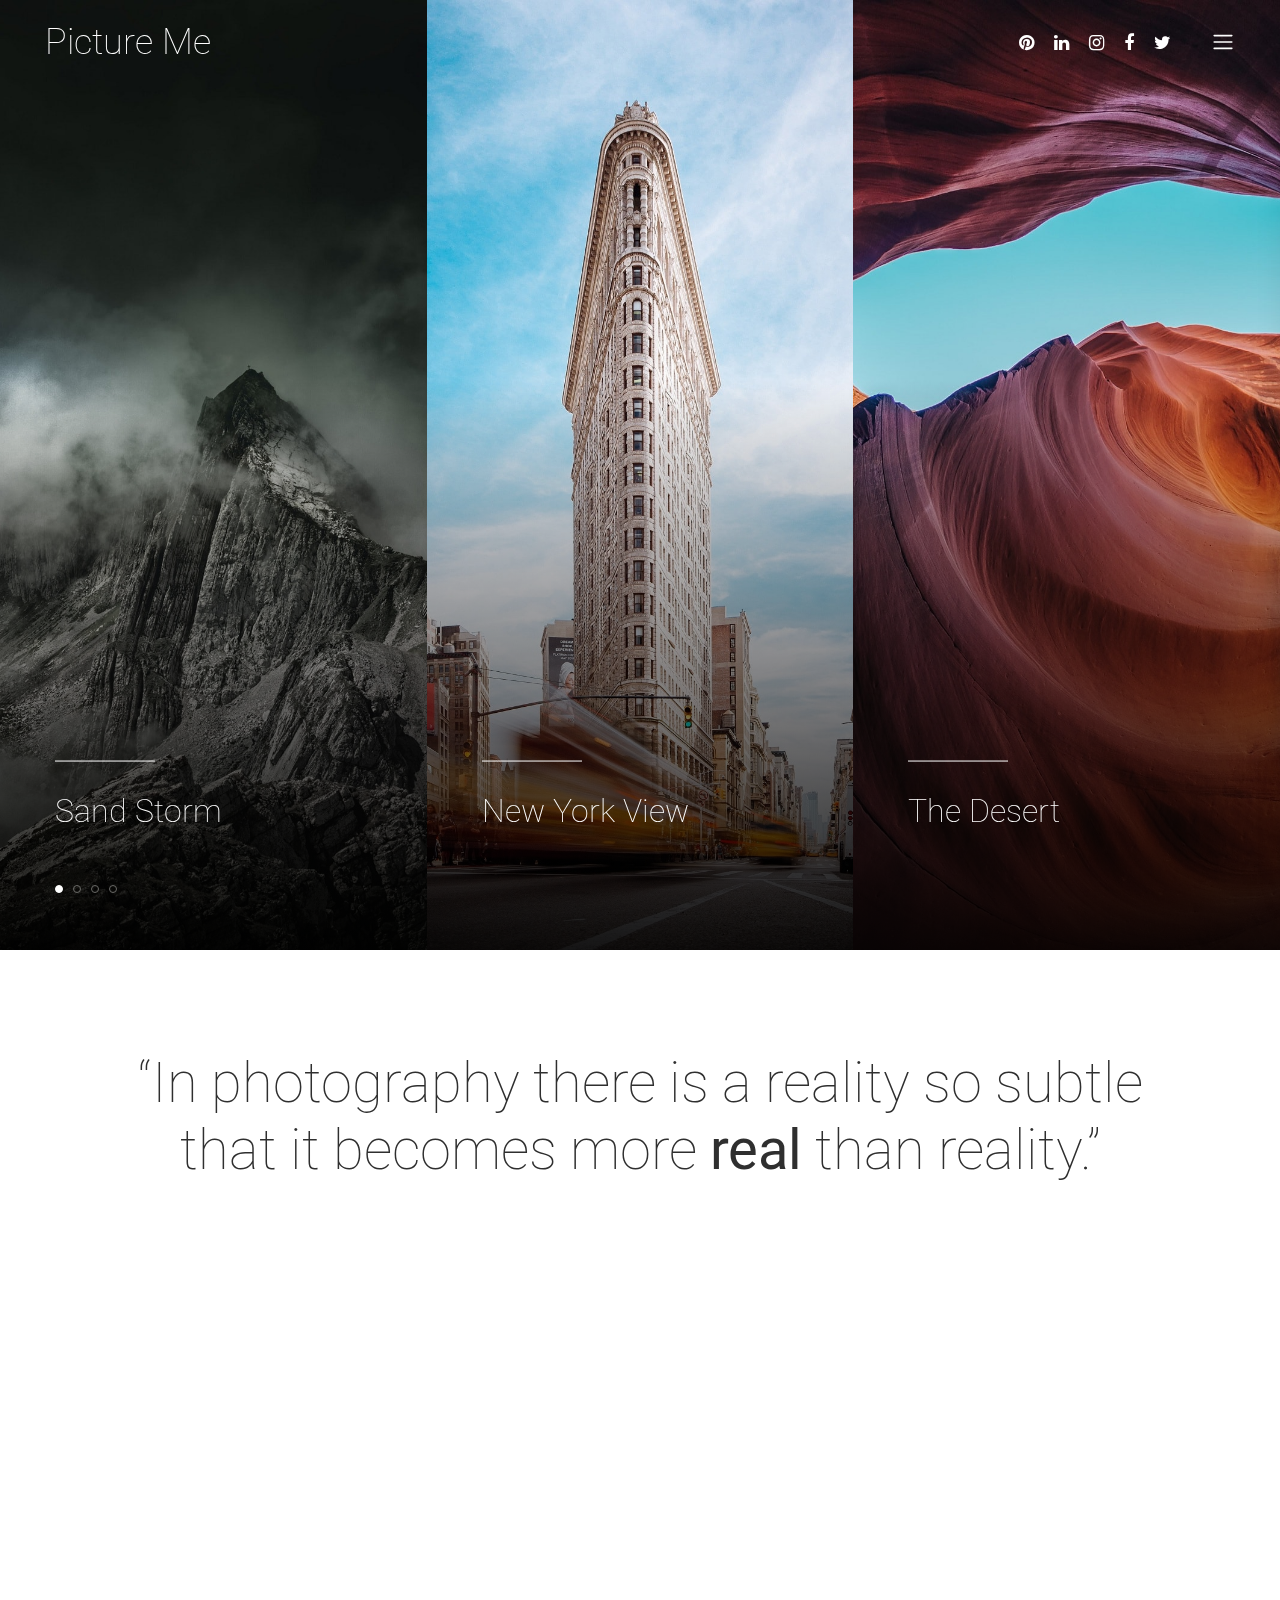
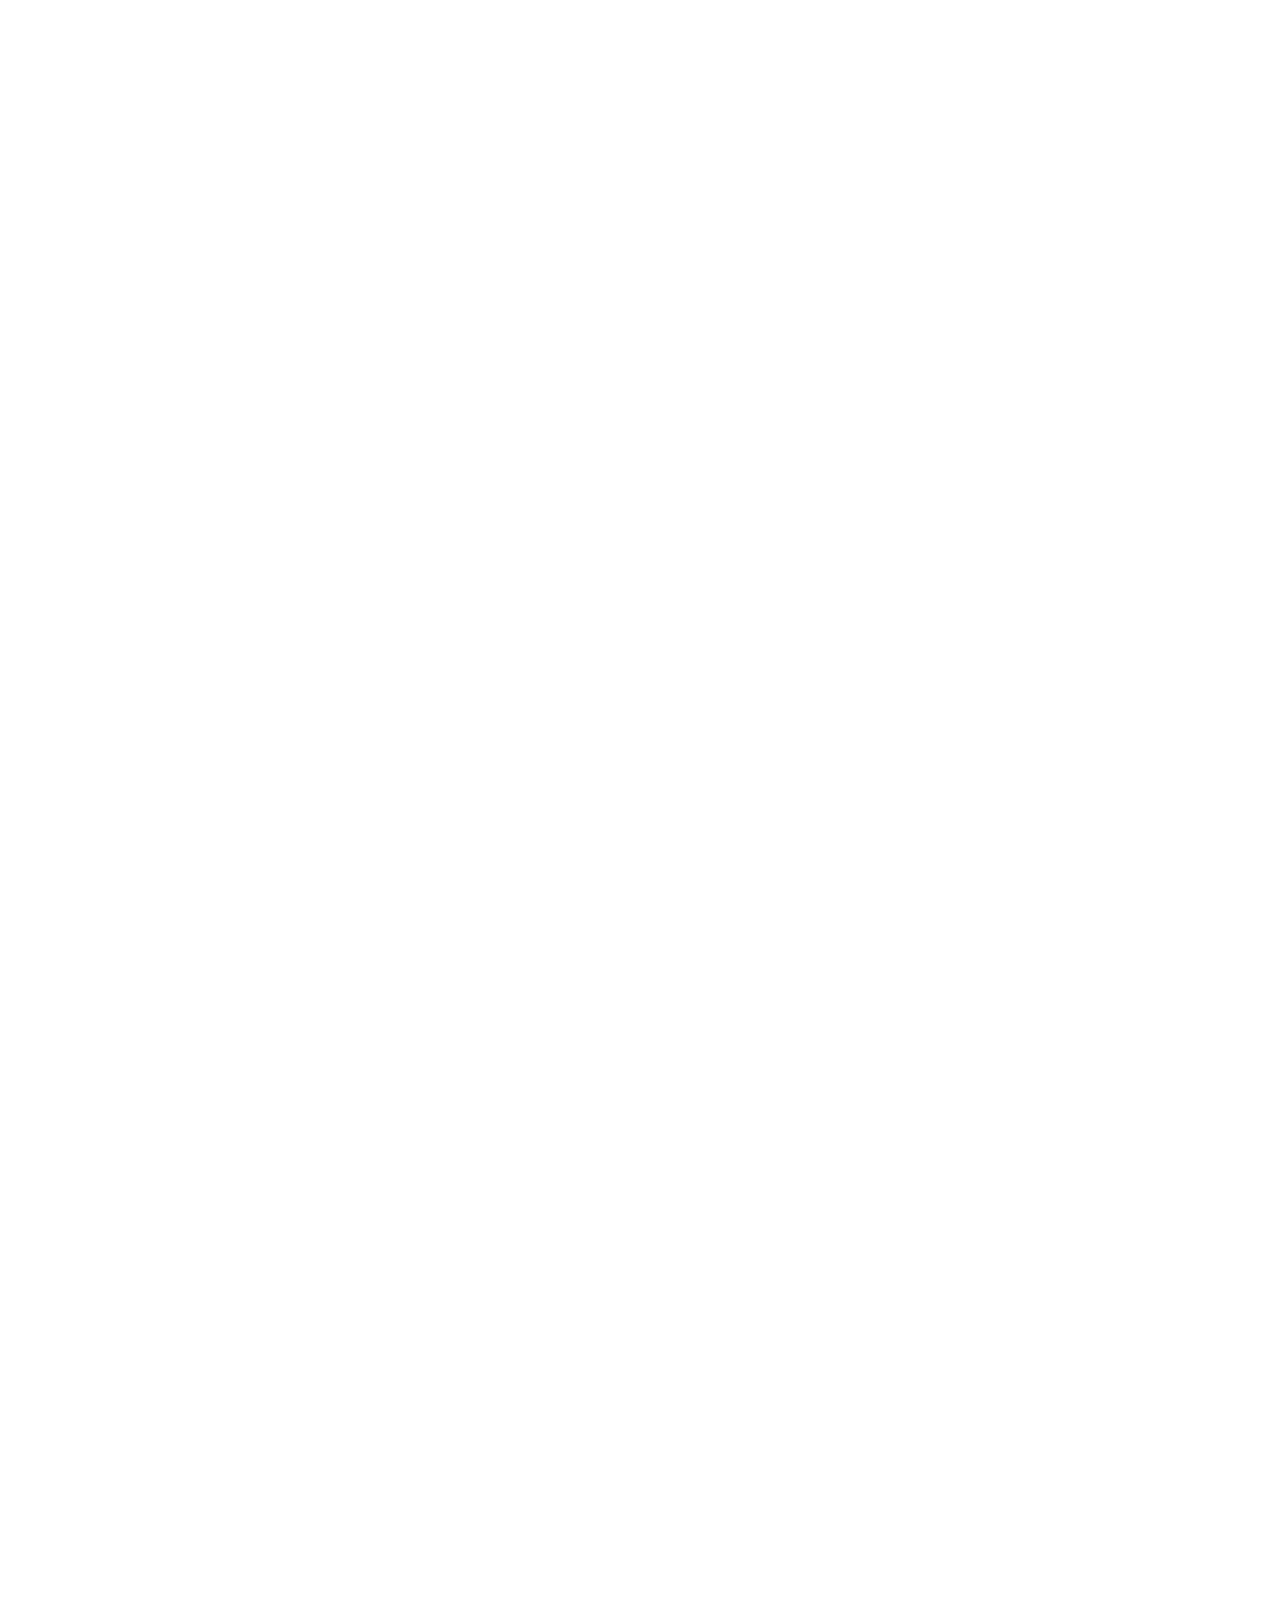
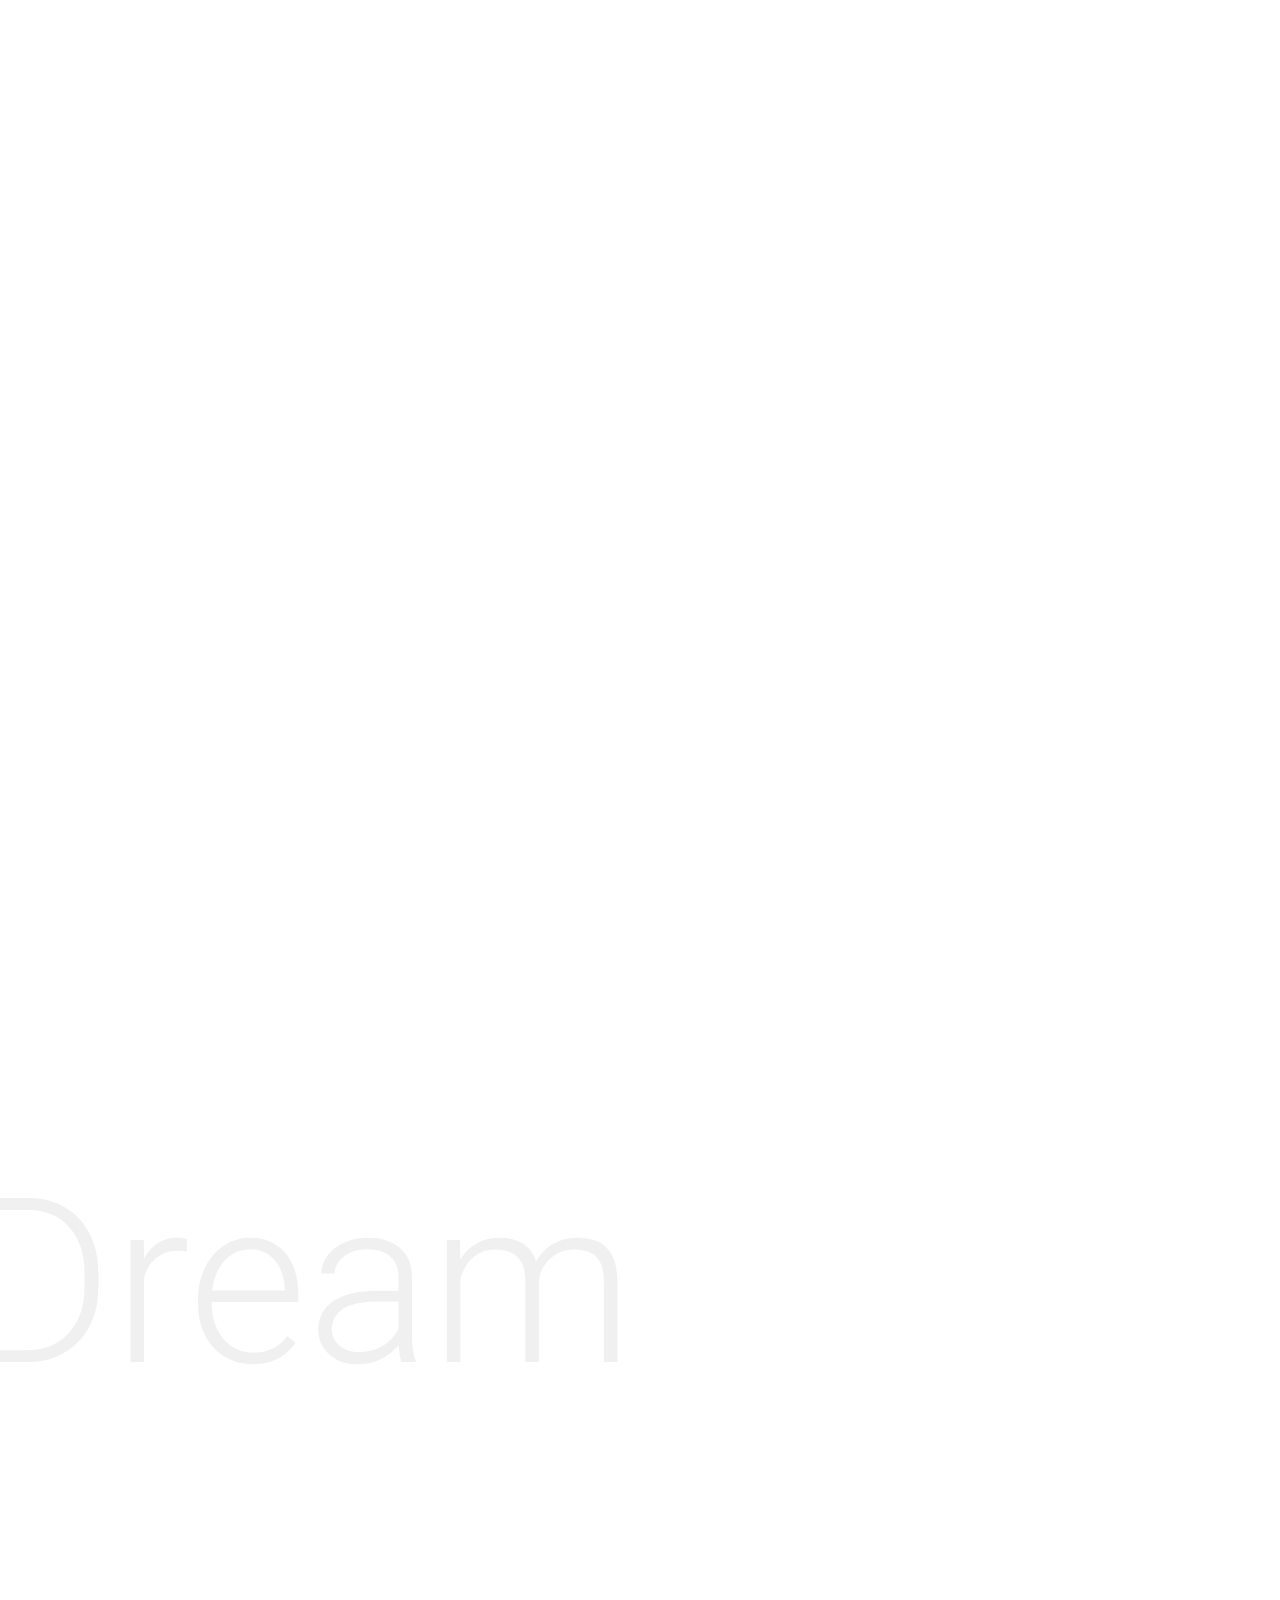
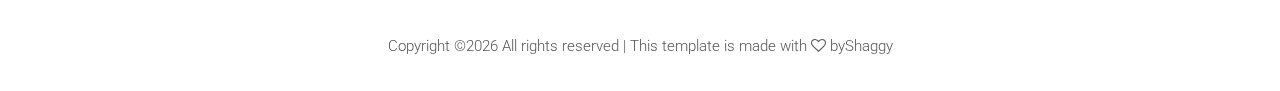
==== index.html @ 0d9a48e6 "First commit" ====
<!DOCTYPE html>
<html lang="en">

<head>
    <meta charset="UTF-8">
    <meta name="description" content="">
    <meta http-equiv="X-UA-Compatible" content="IE=edge">
    <meta name="viewport" content="width=device-width, initial-scale=1, shrink-to-fit=no">
    <!-- The above 4 meta tags *must* come first in the head; any other head content must come *after* these tags -->

    <!-- Title  -->
    <title>Picture Me - Photography Template</title>

    <!-- Favicon  -->
    <link rel="icon" href="img/core-img/favicon.ico">

    <!-- Style CSS -->
    <link rel="stylesheet" href="style.css">

</head>

<body>
    <!-- Preloader Start -->
    <div id="preloader">
        <div class="preload-content">
            <div id="sonar-load"></div>
        </div>
    </div>
    <!-- Preloader End -->

    <!-- Grids -->
    <div class="grids d-flex justify-content-between">
        <div class="grid1"></div>
        <div class="grid2"></div>
        <div class="grid3"></div>
        <div class="grid4"></div>
        <div class="grid5"></div>
        <div class="grid6"></div>
        <div class="grid7"></div>
        <div class="grid8"></div>
        <div class="grid9"></div>
    </div>

    <!-- ***** Main Menu Area Start ***** -->
    <div class="mainMenu d-flex align-items-center justify-content-between">
        <!-- Close Icon -->
        <div class="closeIcon">
            <i class="ti-close" aria-hidden="true"></i>
        </div>
        <!-- Logo Area -->
        <div class="logo-area">
            <a href="index.html">Picture Me</a>
        </div>
        <!-- Nav -->
        <div class="sonarNav wow fadeInUp" data-wow-delay="1s">
            <nav>
                <ul>
                    <li class="nav-item active">
                        <a class="nav-link" href="index.html">Home</a>
                    </li>
                    <li class="nav-item">
                        <a class="nav-link" href="about-me.html">About Me</a>
                    </li>
                    <li class="nav-item">
                        <a class="nav-link" href="services.html">Services</a>
                    </li>
                    <li class="nav-item">
                        <a class="nav-link" href="portfolio.html">Portfolio</a>
                    </li>
                    <li class="nav-item">
                        <a class="nav-link" href="blog.html">Blog</a>
                    </li>
                    <li class="nav-item">
                        <a class="nav-link" href="contact.html">Contact</a>
                    </li>
                    <li class="nav-item">
                        <a class="nav-link" href="elements.html">Elements</a>
                    </li>
                </ul>
            </nav>
        </div>
        <!-- Copwrite Text -->
        <div class="copywrite-text">
            <p>
Copyright &copy;<script>document.write(new Date().getFullYear());</script> All rights reserved | This template is made with <i class="fa fa-heart-o" aria-hidden="true"></i> byShaggy

</p>
        </div>
    </div>
    <!-- ***** Main Menu Area End ***** -->

    <!-- ***** Header Area Start ***** -->
    <header class="header-area">
        <div class="container-fluid">
            <div class="row">
                <div class="col-12">
                    <div class="menu-area d-flex justify-content-between">
                        <!-- Logo Area  -->
                        <div class="logo-area">
                            <a href="index.html">Picture Me</a>
                        </div>

                        <div class="menu-content-area d-flex align-items-center">
                            <!-- Header Social Area -->
                            <div class="header-social-area d-flex align-items-center">
                                <a href="#" data-toggle="tooltip" data-placement="bottom" title="Pinterest"><i class="fa fa-pinterest" aria-hidden="true"></i></a>
                                <a href="#" data-toggle="tooltip" data-placement="bottom" title="Linkedin"><i class="fa fa-linkedin" aria-hidden="true"></i></a>
                                <a href="#" data-toggle="tooltip" data-placement="bottom" title="Instagram"><i class="fa fa-instagram" aria-hidden="true"></i></a>
                                <a href="#" data-toggle="tooltip" data-placement="bottom" title="Facebook"><i class="fa fa-facebook" aria-hidden="true"></i></a>
                                <a href="#" data-toggle="tooltip" data-placement="bottom" title="Twitter"><i class="fa fa-twitter" aria-hidden="true"></i></a>
                            </div>
                            <!-- Menu Icon -->
                            <span class="navbar-toggler-icon" id="menuIcon"></span>
                        </div>
                    </div>
                </div>
            </div>
        </div>
    </header>
    <!-- ***** Header Area End ***** -->

    <!-- ***** Hero Area Start ***** -->
    <section class="hero-area">
        <div class="hero-slides owl-carousel">
            <!-- Single Hero Slide -->
            <div class="single-hero-slide bg-img slide-background-overlay" style="background-image: url(img/bg-img/slide1.jpg);">
                <div class="container h-100">
                    <div class="row h-100 align-items-end">
                        <div class="col-12">
                            <div class="hero-slides-content">
                                <div class="line"></div>
                                <h2>Sand Storm</h2>
                                <p>Lorem ipsum dolor sit amet, consectetur adipiscing elit. Praesent vel tortor facilisis, volutpat nulla placerat, tincidunt mi. Nullam vel orci dui. Suspendisse sit amet laoreet neque. Fusce sagittis suscipit sem.</p>
                            </div>
                        </div>
                    </div>
                </div>
            </div>
            <!-- Single Hero Slide -->
            <div class="single-hero-slide bg-img slide-background-overlay" style="background-image: url(img/bg-img/slide2.jpg);">
                <div class="container h-100">
                    <div class="row h-100 align-items-end">
                        <div class="col-12">
                            <div class="hero-slides-content">
                                <div class="line"></div>
                                <h2>New York View</h2>
                                <p>Lorem ipsum dolor sit amet, consectetur adipiscing elit. Praesent vel tortor facilisis, volutpat nulla placerat, tincidunt mi. Nullam vel orci dui. Suspendisse sit amet laoreet neque. Fusce sagittis suscipit sem.</p>
                            </div>
                        </div>
                    </div>
                </div>
            </div>
            <!-- Single Hero Slide -->
            <div class="single-hero-slide bg-img slide-background-overlay" style="background-image: url(img/bg-img/slide3.jpg);">
                <div class="container h-100">
                    <div class="row h-100 align-items-end">
                        <div class="col-12">
                            <div class="hero-slides-content">
                                <div class="line"></div>
                                <h2>The Desert</h2>
                                <p>Lorem ipsum dolor sit amet, consectetur adipiscing elit. Praesent vel tortor facilisis, volutpat nulla placerat, tincidunt mi. Nullam vel orci dui. Suspendisse sit amet laoreet neque. Fusce sagittis suscipit sem.</p>
                            </div>
                        </div>
                    </div>
                </div>
            </div>
            <!-- Single Hero Slide -->
            <div class="single-hero-slide bg-img slide-background-overlay" style="background-image: url(img/bg-img/slide4.jpg);">
                <div class="container h-100">
                    <div class="row h-100 align-items-end">
                        <div class="col-12">
                            <div class="hero-slides-content">
                                <div class="line"></div>
                                <h2>Mountains Hike</h2>
                                <p>Lorem ipsum dolor sit amet, consectetur adipiscing elit. Praesent vel tortor facilisis, volutpat nulla placerat, tincidunt mi. Nullam vel orci dui. Suspendisse sit amet laoreet neque. Fusce sagittis suscipit sem.</p>
                            </div>
                        </div>
                    </div>
                </div>
            </div>
            <!-- Single Hero Slide -->
            <div class="single-hero-slide bg-img slide-background-overlay" style="background-image: url(img/bg-img/slide1.jpg);">
                <div class="container h-100">
                    <div class="row h-100 align-items-end">
                        <div class="col-12">
                            <div class="hero-slides-content">
                                <div class="line"></div>
                                <h2>Sand Storm</h2>
                                <p>Lorem ipsum dolor sit amet, consectetur adipiscing elit. Praesent vel tortor facilisis, volutpat nulla placerat, tincidunt mi. Nullam vel orci dui. Suspendisse sit amet laoreet neque. Fusce sagittis suscipit sem.</p>
                            </div>
                        </div>
                    </div>
                </div>
            </div>
            <!-- Single Hero Slide -->
            <div class="single-hero-slide bg-img slide-background-overlay" style="background-image: url(img/bg-img/slide2.jpg);">
                <div class="container h-100">
                    <div class="row h-100 align-items-end">
                        <div class="col-12">
                            <div class="hero-slides-content">
                                <div class="line"></div>
                                <h2>New York View</h2>
                                <p>Lorem ipsum dolor sit amet, consectetur adipiscing elit. Praesent vel tortor facilisis, volutpat nulla placerat, tincidunt mi. Nullam vel orci dui. Suspendisse sit amet laoreet neque. Fusce sagittis suscipit sem.</p>
                            </div>
                        </div>
                    </div>
                </div>
            </div>
            <!-- Single Hero Slide -->
            <div class="single-hero-slide bg-img slide-background-overlay" style="background-image: url(img/bg-img/slide3.jpg);">
                <div class="container h-100">
                    <div class="row h-100 align-items-end">
                        <div class="col-12">
                            <div class="hero-slides-content">
                                <div class="line"></div>
                                <h2>The Desert</h2>
                                <p>Lorem ipsum dolor sit amet, consectetur adipiscing elit. Praesent vel tortor facilisis, volutpat nulla placerat, tincidunt mi. Nullam vel orci dui. Suspendisse sit amet laoreet neque. Fusce sagittis suscipit sem.</p>
                            </div>
                        </div>
                    </div>
                </div>
            </div>
            <!-- Single Hero Slide -->
            <div class="single-hero-slide bg-img slide-background-overlay" style="background-image: url(img/bg-img/slide4.jpg);">
                <div class="container h-100">
                    <div class="row h-100 align-items-end">
                        <div class="col-12">
                            <div class="hero-slides-content">
                                <div class="line"></div>
                                <h2>Mountains Hike</h2>
                                <p>Lorem ipsum dolor sit amet, consectetur adipiscing elit. Praesent vel tortor facilisis, volutpat nulla placerat, tincidunt mi. Nullam vel orci dui. Suspendisse sit amet laoreet neque. Fusce sagittis suscipit sem.</p>
                            </div>
                        </div>
                    </div>
                </div>
            </div>
            <!-- Single Hero Slide -->
            <div class="single-hero-slide bg-img slide-background-overlay" style="background-image: url(img/bg-img/slide1.jpg);">
                <div class="container h-100">
                    <div class="row h-100 align-items-end">
                        <div class="col-12">
                            <div class="hero-slides-content">
                                <div class="line"></div>
                                <h2>Sand Storm</h2>
                                <p>Lorem ipsum dolor sit amet, consectetur adipiscing elit. Praesent vel tortor facilisis, volutpat nulla placerat, tincidunt mi. Nullam vel orci dui. Suspendisse sit amet laoreet neque. Fusce sagittis suscipit sem.</p>
                            </div>
                        </div>
                    </div>
                </div>
            </div>
            <!-- Single Hero Slide -->
            <div class="single-hero-slide bg-img slide-background-overlay" style="background-image: url(img/bg-img/slide2.jpg);">
                <div class="container h-100">
                    <div class="row h-100 align-items-end">
                        <div class="col-12">
                            <div class="hero-slides-content">
                                <div class="line"></div>
                                <h2>New York View</h2>
                                <p>Lorem ipsum dolor sit amet, consectetur adipiscing elit. Praesent vel tortor facilisis, volutpat nulla placerat, tincidunt mi. Nullam vel orci dui. Suspendisse sit amet laoreet neque. Fusce sagittis suscipit sem.</p>
                            </div>
                        </div>
                    </div>
                </div>
            </div>
            <!-- Single Hero Slide -->
            <div class="single-hero-slide bg-img slide-background-overlay" style="background-image: url(img/bg-img/slide3.jpg);">
                <div class="container h-100">
                    <div class="row h-100 align-items-end">
                        <div class="col-12">
                            <div class="hero-slides-content">
                                <div class="line"></div>
                                <h2>The Desert</h2>
                                <p>Lorem ipsum dolor sit amet, consectetur adipiscing elit. Praesent vel tortor facilisis, volutpat nulla placerat, tincidunt mi. Nullam vel orci dui. Suspendisse sit amet laoreet neque. Fusce sagittis suscipit sem.</p>
                            </div>
                        </div>
                    </div>
                </div>
            </div>
            <!-- Single Hero Slide -->
            <div class="single-hero-slide bg-img slide-background-overlay" style="background-image: url(img/bg-img/slide4.jpg);">
                <div class="container h-100">
                    <div class="row h-100 align-items-end">
                        <div class="col-12">
                            <div class="hero-slides-content">
                                <div class="line"></div>
                                <h2>Mountains Hike</h2>
                                <p>Lorem ipsum dolor sit amet, consectetur adipiscing elit. Praesent vel tortor facilisis, volutpat nulla placerat, tincidunt mi. Nullam vel orci dui. Suspendisse sit amet laoreet neque. Fusce sagittis suscipit sem.</p>
                            </div>
                        </div>
                    </div>
                </div>
            </div>
        </div>
    </section>
    <!-- ***** Hero Area End ***** -->

    <!-- ***** Portfolio Area Start ***** -->
    <div class="portfolio-area section-padding-100">
        <div class="container">
            <div class="row">
                <div class="col-12">
                    <div class="portfolio-title">
                        <h2>“In photography there is a reality so subtle that it becomes more <span>real</span> than reality.”</h2>
                    </div>
                </div>
            </div>

            <div class="row justify-content-between">
                <!-- Single Portfoio Area -->
                <div class="col-12 col-md-5">
                    <div class="single-portfolio-item mt-100 portfolio-item-1 wow fadeIn">
                        <div class="backend-content">
                            <img class="dots" src="img/core-img/dots.png" alt="">
                            <h2>Reality</h2>
                        </div>
                        <div class="portfolio-thumb">
                            <img src="img/bg-img/p1.png" alt="">
                        </div>
                        <div class="portfolio-meta">
                            <p class="portfolio-date">Feb 02, 2018</p>
                            <h2>Italy in the sunset</h2>
                        </div>
                    </div>
                </div>
                <!-- Single Portfoio Area -->
                <div class="col-12 col-md-6">
                    <div class="single-portfolio-item mt-230 portfolio-item-2 wow fadeIn">
                        <div class="backend-content">
                            <img class="dots" src="img/core-img/dots.png" alt="">
                        </div>
                        <div class="portfolio-thumb">
                            <img src="img/bg-img/p2.png" alt="">
                        </div>
                        <div class="portfolio-meta">
                            <p class="portfolio-date">Feb 02, 2018</p>
                            <h2>Mountain Landscape</h2>
                        </div>
                    </div>
                </div>
            </div>

            <div class="row">
                <!-- Single Portfoio Area -->
                <div class="col-12 col-md-10">
                    <div class="single-portfolio-item mt-100 portfolio-item-3 wow fadeIn">
                        <div class="backend-content">
                            <img class="dots" src="img/core-img/dots.png" alt="">
                            <h2>Photography</h2>
                        </div>
                        <div class="portfolio-thumb">
                            <img src="img/bg-img/p3.png" alt="">
                        </div>
                        <div class="portfolio-meta">
                            <p class="portfolio-date">Feb 02, 2018</p>
                            <h2>Foggy sunset over the lake</h2>
                        </div>
                    </div>
                </div>
            </div>

            <div class="row justify-content-end">
                <!-- Single Portfoio Area -->
                <div class="col-12 col-md-6">
                    <div class="single-portfolio-item portfolio-item-4 wow fadeIn">
                        <div class="backend-content">
                            <img class="dots" src="img/core-img/dots.png" alt="">
                        </div>
                        <div class="portfolio-thumb">
                            <img src="img/bg-img/p2.png" alt="">
                        </div>
                        <div class="portfolio-meta">
                            <p class="portfolio-date">Feb 02, 2018</p>
                            <h2>Clouds on mountain top</h2>
                        </div>
                    </div>
                </div>
            </div>

            <div class="row">
                <!-- Single Portfoio Area -->
                <div class="col-12 col-md-5">
                    <div class="single-portfolio-item portfolio-item-5 wow fadeIn">
                        <div class="backend-content">
                            <img class="dots" src="img/core-img/dots.png" alt="">
                            <h2>Hope</h2>
                        </div>
                        <div class="portfolio-thumb">
                            <img src="img/bg-img/p5.png" alt="">
                        </div>
                        <div class="portfolio-meta">
                            <p class="portfolio-date">Feb 02, 2018</p>
                            <h2>Over the canion</h2>
                        </div>
                    </div>
                </div>
            </div>

            <div class="row justify-content-center">
                <!-- Single Portfoio Area -->
                <div class="col-12 col-md-4">
                    <div class="single-portfolio-item portfolio-item-6 wow fadeIn">
                        <div class="portfolio-thumb">
                            <img src="img/bg-img/p6.png" alt="">
                        </div>
                        <div class="portfolio-meta">
                            <p class="portfolio-date">Feb 02, 2018</p>
                            <h2>Mirror lake</h2>
                        </div>
                    </div>
                </div>
            </div>

            <div class="row justify-content-end">
                <!-- Single Portfoio Area -->
                <div class="col-12 col-md-4">
                    <div class="single-portfolio-item portfolio-item-7 wow fadeIn">
                        <div class="backend-content">
                            <img class="dots" src="img/core-img/dots.png" alt="">
                            <h2>Future</h2>
                        </div>
                        <div class="portfolio-thumb">
                            <img src="img/bg-img/p7.png" alt="">
                        </div>
                        <div class="portfolio-meta">
                            <p class="portfolio-date">Feb 02, 2018</p>
                            <h2>Mirror lake</h2>
                        </div>
                    </div>
                </div>
            </div>
        </div>
    </div>
    <!-- ***** Portfolio Area End ***** -->

    <!-- ***** Call to Action Area Start ***** -->
    <div class="sonar-call-to-action-area section-padding-0-100">
        <div class="backEnd-content">
            <h2>Dream</h2>
        </div>
        <div class="container">
            <div class="row">
                <div class="col-12">
                    <div class="call-to-action-content wow fadeInUp" data-wow-delay="0.5s">
                        <h2>I am an experienced photographer</h2>
                        <h5>Let’s talk</h5>
                        <a href="#" class="btn sonar-btn mt-100">contact me</a>
                    </div>
                </div>
            </div>
        </div>
    </div>
    <!-- ***** Call to Action Area End ***** -->

    <!-- ***** Footer Area Start ***** -->
    <footer class="footer-area">
        <div class="container">
            <div class="row">
                <div class="col-12">
                    <!-- Copywrite Text -->
                    <div class="copywrite-text">
                        <p>
Copyright &copy;<script>document.write(new Date().getFullYear());</script> All rights reserved | This template is made with <i class="fa fa-heart-o" aria-hidden="true"></i> byShaggy

</p>
                    </div>
                </div>
            </div>
        </div>
    </footer>
    <!-- ***** Footer Area End ***** -->

    <!-- jQuery (Necessary for All JavaScript Plugins) -->
    <script src="js/jquery/jquery-2.2.4.min.js"></script>
    <!-- Popper js -->
    <script src="js/popper.min.js"></script>
    <!-- Bootstrap js -->
    <script src="js/bootstrap.min.js"></script>
    <!-- Plugins js -->
    <script src="js/plugins.js"></script>
    <!-- Active js -->
    <script src="js/active.js"></script>

</body>

</html>
---- style.css ----
/* [ -- Master Stylesheet -- ] */
/* ----------------------------------------------------------
:: Template Name: Picture Me - Photography Template
:: Author: Colorlib
:: Author URL: https://colorlib.com
:: Version: 1.0
:: Created: March 09, 2018
:: Last Updated: March 09, 2018
---------------------------------------------------------- */
/* Variables */
/* mixin */
/* :: Import Fonts */
@import url("https://fonts.googleapis.com/css?family=Roboto:100,300,400,500,700");
/* :: Import All CSS */
@import url(css/bootstrap.min.css);
@import url(css/animate.css);
@import url(css/owl.carousel.css);
@import url(css/magnific-popup.css);
@import url(css/font-awesome.min.css);
@import url(css/themify-icons.css);
/* :: Base CSS */
* {
  margin: 0;
  padding: 0; }

body {
  font-family: "Roboto", sans-serif; }

h1,
h2,
h3,
h4,
h5,
h6 {
  color: #2f2f2f;
  font-weight: 300; }

p {
  color: #565656;
  font-size: 15px;
  line-height: 2;
  font-weight: 100; }

a {
  -webkit-transition-duration: 500ms;
  transition-duration: 500ms;
  text-decoration: none;
  outline: none;
  font-size: 14px;
  font-weight: 700; }
  a:hover, a:focus {
    -webkit-transition-duration: 500ms;
    transition-duration: 500ms;
    text-decoration: none;
    outline: none;
    font-size: 12px;
    font-weight: 400; }

#preloader {
  display: -webkit-box;
  display: -ms-flexbox;
  display: flex;
  -webkit-box-align: center;
  -ms-flex-align: center;
  -ms-grid-row-align: center;
  align-items: center;
  -webkit-box-pack: center;
  -ms-flex-pack: center;
  justify-content: center;
  background-color: #232323;
  position: fixed;
  width: 100%;
  height: 100%;
  z-index: 1000000; }

#sonar-load {
  width: 70px;
  height: 70px;
  border-radius: 50%;
  border: 3px;
  border-style: solid;
  border-color: transparent;
  border-top-color: #f8f5f5;
  -webkit-animation: sonar 2400ms linear infinite;
  animation: sonar 2400ms linear infinite;
  z-index: 999; }
  #sonar-load:before {
    content: "";
    position: absolute;
    top: 7.5px;
    left: 7.5px;
    right: 7.5px;
    bottom: 7.5px;
    border-radius: 50%;
    border: 3px;
    border-style: solid;
    border-color: transparent;
    border-top-color: #f8f5f5;
    -webkit-animation: sonar 2700ms linear infinite;
    animation: sonar 2700ms linear infinite; }
  #sonar-load:after {
    content: "";
    position: absolute;
    top: 20px;
    left: 20px;
    right: 20px;
    bottom: 20px;
    border-radius: 50%;
    border: 3px;
    border-style: solid;
    border-color: transparent;
    border-top-color: #f8f5f5;
    -webkit-animation: sonar 1800ms linear infinite;
    animation: sonar 1800ms linear infinite; }

@-webkit-keyframes sonar {
  0% {
    -webkit-transform: rotate(0deg);
    transform: rotate(0deg); }
  100% {
    -webkit-transform: rotate(360deg);
    transform: rotate(360deg); } }
@keyframes sonar {
  0% {
    -webkit-transform: rotate(0deg);
    transform: rotate(0deg); }
  100% {
    -webkit-transform: rotate(360deg);
    transform: rotate(360deg); } }
ul,
ol {
  margin: 0; }
  ul li,
  ol li {
    list-style: none; }

img {
  height: auto;
  max-width: 100%; }

.sonar-table {
  display: table;
  z-index: 9;
  position: absolute;
  width: 100%;
  height: 100%;
  margin: 0; }

.sonar-table-cell {
  display: table-cell;
  vertical-align: middle; }

.mt-15 {
  margin-top: 15px; }

.mt-30 {
  margin-top: 30px; }

.mt-50 {
  margin-top: 50px; }

.mt-70 {
  margin-top: 70px; }

.mt-100 {
  margin-top: 100px; }

.mb-15 {
  margin-bottom: 15px; }

.mb-30 {
  margin-bottom: 30px; }

.mb-50 {
  margin-bottom: 50px; }

.ml-15 {
  margin-left: 15px; }

.ml-30 {
  margin-left: 30px; }

.mr-15 {
  margin-right: 15px; }

.mr-30 {
  margin-right: 30px; }

.mb-70 {
  margin-bottom: 70px; }

.mb-100 {
  margin-bottom: 100px; }

.mt-230 {
  margin-top: 230px; }
  @media only screen and (max-width: 767px) {
    .mt-230 {
      margin-top: 100px; } }

.bg-img {
  background-position: center center;
  background-size: cover;
  background-repeat: no-repeat; }

.bg-transparent {
  background-color: transparent; }

.font-bold {
  font-weight: 700; }

.font-light {
  font-weight: 300; }

.height-500 {
  height: 500px !important; }

.height-600 {
  height: 600px !important; }

.height-700 {
  height: 700px !important; }

.height-800 {
  height: 800px !important; }

.mfp-wrap {
  z-index: 100000; }

.mfp-image-holder .mfp-close,
.mfp-iframe-holder .mfp-close {
  color: #ffffff;
  right: -30px;
  padding-right: 0;
  width: 30px;
  height: 30px;
  line-height: 25px;
  text-align: center;
  border: 2px solid #ffffff;
  border-radius: 50%;
  top: 10px; }

#scrollUp {
  background-color: #232323;
  border-radius: 50%;
  bottom: 60px;
  right: 60px;
  box-shadow: 0 2px 6px 0 rgba(0, 0, 0, 0.3);
  color: #ffffff;
  font-size: 30px;
  height: 70px;
  text-align: center;
  width: 70px;
  line-height: 66px;
  -webkit-transition-duration: 500ms;
  transition-duration: 500ms; }
  #scrollUp:hover {
    background-color: #192a56; }
  @media only screen and (min-width: 768px) and (max-width: 991px) {
    #scrollUp {
      bottom: 30px;
      right: 30px;
      height: 50px;
      width: 50px;
      line-height: 46px; } }
  @media only screen and (max-width: 767px) {
    #scrollUp {
      bottom: 30px;
      right: 30px;
      height: 50px;
      width: 50px;
      line-height: 46px; } }

.section-padding-100 {
  padding: 100px 0; }

.section-padding-50 {
  padding: 50px 0; }

.section-padding-50-0 {
  padding: 50px 0 0 0; }

.section-padding-100-70 {
  padding: 100px 0 70px; }

.section-padding-100-50 {
  padding: 100px 0 50px; }

.section-padding-100-0 {
  padding: 100px 0 0; }

.section-padding-0-100 {
  padding: 0 0 100px; }

.section-padding-100-20 {
  padding: 100px 0 20px 0; }

.bg-gray {
  background-color: #f8f5f5; }

.nicescroll-rails {
  z-index: 999999 !important; }

.section-heading {
  text-align: center;
  margin-bottom: 80px;
  position: relative;
  z-index: 1; }
  .section-heading .line {
    width: 100px;
    height: 1px;
    background-color: #232323;
    margin-bottom: 30px;
    display: block; }
  .section-heading h2 {
    font-size: 48px;
    margin-bottom: 0;
    font-weight: 100;
    line-height: 1.5; }
    .section-heading h2 span {
      font-weight: 400; }
    @media only screen and (min-width: 768px) and (max-width: 991px) {
      .section-heading h2 {
        font-size: 36px; } }
    @media only screen and (max-width: 767px) {
      .section-heading h2 {
        font-size: 30px; } }

.sonar-btn {
  position: relative;
  z-index: 1;
  min-width: 180px;
  height: 66px;
  border: 1px solid;
  border-color: #2f2f2f;
  text-transform: uppercase;
  color: #2f2f2f;
  font-size: 12px;
  letter-spacing: 1px;
  border-radius: 0;
  line-height: 64px;
  padding: 0;
  background-color: #ffffff; }
  .sonar-btn:hover, .sonar-btn:focus {
    background-color: #2f2f2f;
    font-size: 12px;
    color: #ffffff; }
  .sonar-btn.white-btn {
    border-color: #ffffff;
    color: #ffffff;
    background-color: transparent; }
    .sonar-btn.white-btn:hover, .sonar-btn.white-btn:focus {
      background-color: #ffffff;
      color: #2f2f2f; }
  .sonar-btn.btn-2 {
    background-color: #2f2f2f;
    font-size: 12px;
    color: #ffffff; }
  .sonar-btn.btn-3 {
    background-color: #232323;
    color: #ffffff; }
    .sonar-btn.btn-3::before {
      position: absolute;
      width: 100%;
      height: 100%;
      background-color: transparent;
      border: 1px solid;
      border-color: #232323;
      right: -6px;
      bottom: -6px;
      content: '';
      z-index: -100; }
    .sonar-btn.btn-3:hover, .sonar-btn.btn-3:focus {
      background-color: #232323;
      color: #ffffff; }

.bg-overlay {
  position: relative;
  z-index: 1; }
  .bg-overlay::after {
    position: absolute;
    z-index: -1;
    top: 0;
    left: 0;
    width: 100%;
    height: 100%;
    background-color: #2f2f2f;
    opacity: 0.85;
    content: ''; }

.bg-overlay-black {
  position: relative;
  z-index: 1; }
  .bg-overlay-black::after {
    position: absolute;
    z-index: 1;
    top: 0;
    left: 0;
    width: 100%;
    height: 100%;
    background-color: #000;
    opacity: 0.85;
    content: ''; }

.bg-overlay-white {
  position: relative;
  z-index: 1; }
  .bg-overlay-white::after {
    position: absolute;
    z-index: -2;
    top: 0;
    left: 0;
    width: 100%;
    height: 100%;
    background-color: rgba(230, 241, 255, 0.5);
    content: ''; }

.slide-background-overlay {
  position: relative;
  z-index: 1;
  bottom: 0;
  left: 0;
  width: 100%;
  height: 60%; }
  .slide-background-overlay::after {
    content: '';
    position: absolute;
    height: 60%;
    width: 100%;
    z-index: -1;
    bottom: 0;
    left: 0;
    background: rgba(0, 0, 0, 0.9);
    background: -webkit-linear-gradient(bottom, rgba(0, 0, 0, 0.9) 0%, rgba(0, 0, 0, 0.1) 90%, rgba(0, 0, 0, 0) 100%);
    background: linear-gradient(to top, rgba(0, 0, 0, 0.9) 0%, rgba(0, 0, 0, 0.1) 90%, rgba(0, 0, 0, 0) 100%); }

.grids {
  position: fixed;
  width: 100%;
  height: 100%;
  z-index: -1; }
  .grids div {
    width: 1px;
    height: 100%;
    background-color: #e0e3e4; }
    .grids div:nth-child(5) {
      background-color: #bababa; }
    .grids div:first-child, .grids div:last-child {
      background-color: transparent; }

/* :: Header Area CSS */
.header-area {
  position: fixed;
  z-index: 995;
  top: 0;
  left: 0;
  width: 100%;
  height: auto;
  -webkit-transition-duration: 500ms;
  transition-duration: 500ms;
  background-color: transparent;
  padding: 15px 30px; }
  .header-area .logo-area a {
    color: #ffffff;
    font-size: 36px;
    font-weight: 100; }
    @media only screen and (max-width: 767px) {
      .header-area .logo-area a {
        font-size: 24px; } }
  .header-area .menu-content-area .header-social-area {
    margin-right: 30px; }
    .header-area .menu-content-area .header-social-area a {
      font-size: 18px;
      padding: 0 10px;
      color: #ffffff; }
      @media only screen and (max-width: 767px) {
        .header-area .menu-content-area .header-social-area a {
          padding: 0 5px;
          font-size: 14px; } }
    @media only screen and (max-width: 767px) {
      .header-area .menu-content-area .header-social-area {
        margin-right: 15px; } }
  .header-area.sticky {
    background-color: #232323; }
  @media only screen and (max-width: 767px) {
    .header-area {
      padding: 10px 0; } }

.navbar-toggler-icon {
  background-image: url("data:image/svg+xml;charset=utf8,%3Csvg viewBox='0 0 30 30' xmlns='http://www.w3.org/2000/svg'%3E%3Cpath stroke='rgba(255, 255, 255, 1)' stroke-width='2' stroke-linecap='round' stroke-miterlimit='10' d='M4 7h22M4 15h22M4 23h22'/%3E%3C/svg%3E");
  cursor: pointer; }

.mainMenu {
  position: fixed;
  width: 480px;
  height: 100%;
  top: 0;
  right: -500px;
  background-color: #232323;
  z-index: 99999;
  text-align: center;
  -webkit-box-orient: vertical;
  -webkit-box-direction: normal;
  -ms-flex-direction: column;
  flex-direction: column;
  padding: 50px 15px;
  -webkit-transition-duration: 800ms;
  transition-duration: 800ms;
  box-shadow: 0 0 40px rgba(0, 0, 0, 0.2); }
  .mainMenu .closeIcon {
    position: absolute;
    right: 50px;
    top: 50px;
    z-index: 9;
    color: #ffffff;
    font-size: 20px;
    cursor: pointer;
    -webkit-transition-duration: 750ms;
    transition-duration: 750ms; }
    .mainMenu .closeIcon:hover {
      -webkit-transform: rotate(180deg);
      transform: rotate(180deg); }
    @media only screen and (max-width: 767px) {
      .mainMenu .closeIcon {
        right: 30px;
        top: 30px; } }
  .mainMenu .logo-area a {
    color: #ffffff;
    font-size: 30px;
    display: block;
    font-weight: 100; }
    @media only screen and (max-width: 767px) {
      .mainMenu .logo-area a {
        font-size: 24px; } }
  .mainMenu .copywrite-text p {
    margin-bottom: 0;
    color: #ffffff; }
    @media only screen and (max-width: 767px) {
      .mainMenu .copywrite-text p {
        font-size: 14px; } }
  .mainMenu .copywrite-text a {
    font-weight: 100;
    color: #ffffff; }
    .mainMenu .copywrite-text a:hover, .mainMenu .copywrite-text a:focus {
      font-size: 14px; }
  .mainMenu .nav-link {
    color: #ffffff;
    font-size: 18px;
    position: relative;
    z-index: 1;
    font-weight: 300;
    padding: 12px 15px; }
    @media only screen and (max-width: 767px) {
      .mainMenu .nav-link {
        font-size: 14px;
        padding: 10px; } }
    .mainMenu .nav-link::after {
      content: '';
      bottom: 0;
      width: 30px;
      height: 1px;
      background-color: rgba(255, 255, 255, 0.5);
      left: 50%;
      -webkit-transform: translateX(-50%);
      transform: translateX(-50%);
      position: absolute;
      z-index: 5;
      -webkit-transition-duration: 500ms;
      transition-duration: 500ms; }
    .mainMenu .nav-link:hover::after, .mainMenu .nav-link:focus::after {
      width: 70px;
      background-color: white; }
  @media only screen and (min-width: 992px) and (max-width: 1199px) {
    .mainMenu {
      padding: 30px 15px; } }
  @media only screen and (min-width: 768px) and (max-width: 991px) {
    .mainMenu {
      padding: 30px 15px; } }
  @media only screen and (max-width: 767px) {
    .mainMenu {
      padding: 15px;
      width: 300px; } }

/* :: Menu Open CSS */
.menu-open .mainMenu {
  right: 0; }

/* :: Hero Slides Area CSS */
.hero-slides .single-hero-slide {
  height: 950px;
  position: relative;
  z-index: 1;
  padding: 0 40px 100px;
  -webkit-transition-duration: 800ms;
  transition-duration: 800ms;
  overflow: visible;
  cursor: pointer; }
  .hero-slides .single-hero-slide .hero-slides-content {
    position: relative;
    z-index: 1;
    -webkit-transform: translateY(75%);
    transform: translateY(75%);
    -webkit-transition-duration: 800ms;
    transition-duration: 800ms;
    bottom: 0; }
    .hero-slides .single-hero-slide .hero-slides-content .line {
      width: 100px;
      height: 1px;
      background-color: #ffffff;
      margin-bottom: 30px;
      display: block; }
    .hero-slides .single-hero-slide .hero-slides-content h2 {
      color: #ffffff;
      font-weight: 100; }
    .hero-slides .single-hero-slide .hero-slides-content p {
      color: #ffffff;
      margin-bottom: 0;
      -webkit-transition-duration: 500ms;
      transition-duration: 500ms;
      margin-top: 140px; }
  .hero-slides .single-hero-slide:hover .hero-slides-content {
    -webkit-transform: translateY(0%);
    transform: translateY(0%); }
  .hero-slides .single-hero-slide:hover p {
    margin-top: 40px; }
  @media only screen and (min-width: 992px) and (max-width: 1199px) {
    .hero-slides .single-hero-slide {
      height: 800px; } }
  @media only screen and (min-width: 768px) and (max-width: 991px) {
    .hero-slides .single-hero-slide {
      height: 700px; } }
  @media only screen and (max-width: 767px) {
    .hero-slides .single-hero-slide {
      height: 550px; } }
.hero-slides .owl-dots {
  position: absolute;
  left: 50px;
  bottom: 50px; }
  .hero-slides .owl-dots .owl-dot {
    width: 8px;
    height: 8px;
    border: 1px solid #6a6a67;
    margin: 0 5px;
    border-radius: 50%;
    display: inline-block; }
    .hero-slides .owl-dots .owl-dot.active {
      border: 1px solid #ffffff;
      background-color: #ffffff; }

/* :: Portfolio Area CSS */
.portfolio-area {
  overflow-x: hidden; }
  .portfolio-area .portfolio-title h2 {
    font-size: 56px;
    text-align: center;
    font-weight: 100; }
    .portfolio-area .portfolio-title h2 span {
      font-weight: 400; }
    @media only screen and (min-width: 768px) and (max-width: 991px) {
      .portfolio-area .portfolio-title h2 {
        font-size: 36px; } }
    @media only screen and (max-width: 767px) {
      .portfolio-area .portfolio-title h2 {
        font-size: 30px; } }

.single-portfolio-item {
  position: relative;
  z-index: 1; }
  .single-portfolio-item .backend-content .dots {
    position: absolute;
    z-index: -1;
    top: -100px;
    left: -150px; }
  .single-portfolio-item .backend-content h2 {
    position: absolute;
    font-size: 230px;
    color: #f0f0f0;
    z-index: -10;
    top: -170px;
    right: 40%; }
    @media only screen and (min-width: 992px) and (max-width: 1199px) {
      .single-portfolio-item .backend-content h2 {
        font-size: 170px;
        top: -120px; } }
    @media only screen and (min-width: 768px) and (max-width: 991px) {
      .single-portfolio-item .backend-content h2 {
        font-size: 80px;
        top: -50px; } }
    @media only screen and (max-width: 767px) {
      .single-portfolio-item .backend-content h2 {
        font-size: 80px;
        top: -50px; } }
  .single-portfolio-item .portfolio-meta {
    padding-top: 30px; }
    .single-portfolio-item .portfolio-meta p {
      font-weight: 500;
      font-size: 14px;
      margin-bottom: 5px; }
    .single-portfolio-item .portfolio-meta h2 {
      font-size: 30px; }
      @media only screen and (max-width: 767px) {
        .single-portfolio-item .portfolio-meta h2 {
          font-size: 24px; } }
  .single-portfolio-item.portfolio-item-2 .backend-content .dots {
    position: absolute;
    z-index: -1;
    top: 0;
    left: auto;
    right: -150px; }
  .single-portfolio-item.portfolio-item-3 .backend-content .dots {
    top: 0;
    left: -200px;
    right: auto;
    -webkit-transform: rotate(90deg);
    transform: rotate(90deg); }
  .single-portfolio-item.portfolio-item-3 .backend-content h2 {
    top: -180px;
    left: 30%;
    right: auto; }
    @media only screen and (min-width: 992px) and (max-width: 1199px) {
      .single-portfolio-item.portfolio-item-3 .backend-content h2 {
        top: -130px; } }
    @media only screen and (min-width: 768px) and (max-width: 991px) {
      .single-portfolio-item.portfolio-item-3 .backend-content h2 {
        top: -90px;
        font-size: 100px; } }
    @media only screen and (max-width: 767px) {
      .single-portfolio-item.portfolio-item-3 .backend-content h2 {
        top: -70px; } }
  @media only screen and (max-width: 767px) {
    .single-portfolio-item.portfolio-item-3 {
      margin-bottom: 100px; } }
  .single-portfolio-item.portfolio-item-4 {
    top: -220px; }
    .single-portfolio-item.portfolio-item-4 .backend-content .dots {
      top: auto;
      bottom: -130px;
      left: 70%;
      right: auto;
      -webkit-transform: rotate(90deg);
      transform: rotate(90deg); }
    @media only screen and (max-width: 767px) {
      .single-portfolio-item.portfolio-item-4 {
        top: 0;
        margin-bottom: 100px; } }
  .single-portfolio-item.portfolio-item-5 {
    top: -450px;
    height: 0; }
    @media only screen and (max-width: 767px) {
      .single-portfolio-item.portfolio-item-5 {
        top: 0;
        height: auto;
        margin-bottom: 100px; } }
    @media only screen and (min-width: 768px) and (max-width: 991px) {
      .single-portfolio-item.portfolio-item-5 {
        top: -230px; } }
  .single-portfolio-item.portfolio-item-6 {
    top: 0;
    height: 0; }
    @media only screen and (max-width: 767px) {
      .single-portfolio-item.portfolio-item-6 {
        height: auto;
        margin-bottom: 100px; } }
  .single-portfolio-item.portfolio-item-7 {
    margin-top: 50px; }
    .single-portfolio-item.portfolio-item-7 .backend-content .dots {
      position: absolute;
      z-index: -1;
      top: auto;
      bottom: 0;
      left: auto;
      right: -150px; }
    .single-portfolio-item.portfolio-item-7 .backend-content h2 {
      top: -180px;
      left: 30%;
      right: auto; }
      @media only screen and (min-width: 992px) and (max-width: 1199px) {
        .single-portfolio-item.portfolio-item-7 .backend-content h2 {
          top: -100px; } }
      @media only screen and (max-width: 767px) {
        .single-portfolio-item.portfolio-item-7 .backend-content h2 {
          top: -60px; } }

/* :: Call to Action Area CSS */
.call-to-action-content {
  text-align: center; }
  .call-to-action-content h2 {
    font-weight: 100;
    font-size: 72px;
    margin-bottom: 15px; }
    @media only screen and (min-width: 992px) and (max-width: 1199px) {
      .call-to-action-content h2 {
        font-size: 55px; } }
    @media only screen and (min-width: 768px) and (max-width: 991px) {
      .call-to-action-content h2 {
        font-size: 36px; } }
    @media only screen and (max-width: 767px) {
      .call-to-action-content h2 {
        font-size: 30px; } }
  .call-to-action-content h5 {
    font-size: 48px;
    margin-bottom: 0; }
    @media only screen and (min-width: 768px) and (max-width: 991px) {
      .call-to-action-content h5 {
        font-size: 30px; } }
    @media only screen and (max-width: 767px) {
      .call-to-action-content h5 {
        font-size: 24px; } }

.sonar-call-to-action-area {
  position: relative;
  z-index: 1;
  overflow: hidden; }
  .sonar-call-to-action-area .backEnd-content h2 {
    position: absolute;
    font-size: 230px;
    color: #f0f0f0;
    z-index: -1;
    top: -30px;
    left: -3%; }
    @media only screen and (min-width: 992px) and (max-width: 1199px) {
      .sonar-call-to-action-area .backEnd-content h2 {
        font-size: 170px;
        top: 0; } }
    @media only screen and (min-width: 768px) and (max-width: 991px) {
      .sonar-call-to-action-area .backEnd-content h2 {
        font-size: 150px;
        top: 0; } }
    @media only screen and (max-width: 767px) {
      .sonar-call-to-action-area .backEnd-content h2 {
        font-size: 100px; } }

/* :: Footer CSS */
.footer-area {
  position: relative;
  z-index: 1;
  overflow: hidden; }
  .footer-area .copywrite-text {
    padding: 30px;
    text-align: center; }
    .footer-area .copywrite-text p {
      font-weight: 300;
      margin-bottom: 0; }
    .footer-area .copywrite-text a {
      color: #565656;
      font-weight: 300;
      font-size: 15px; }
      .footer-area .copywrite-text a:hover, .footer-area .copywrite-text a:focus {
        font-size: 15px; }
  .footer-area .backEnd-content .dots {
    position: absolute;
    right: -50px;
    top: 0;
    z-index: -1; }
  .footer-area .backEnd-content h2 {
    position: absolute;
    font-size: 230px;
    color: #f0f0f0;
    z-index: -1;
    top: -50px;
    left: -50px; }
    @media only screen and (min-width: 992px) and (max-width: 1199px) {
      .footer-area .backEnd-content h2 {
        font-size: 170px; } }
    @media only screen and (min-width: 768px) and (max-width: 991px) {
      .footer-area .backEnd-content h2 {
        font-size: 120px;
        top: 0; } }
    @media only screen and (max-width: 767px) {
      .footer-area .backEnd-content h2 {
        font-size: 80px;
        top: 0;
        left: -30px; } }

/* :: Hero Area CSS */
.hero-area {
  background-color: #232323;
  position: relative;
  z-index: 1;
  overflow: hidden;
  -ms-flex-wrap: wrap;
  flex-wrap: wrap; }
  .hero-area .backEnd-content .dots {
    position: absolute;
    right: -200px;
    top: 50%;
    z-index: -2;
    opacity: 0.1;
    -webkit-transform: translateY(-50%);
    transform: translateY(-50%); }
  .hero-area .hero-thumbnail,
  .hero-area .hero-content {
    -webkit-box-flex: 0;
    -ms-flex: 0 0 50%;
    flex: 0 0 50%;
    min-width: 50%;
    position: relative;
    z-index: 1; }
    @media only screen and (max-width: 767px) {
      .hero-area .hero-thumbnail,
      .hero-area .hero-content {
        -webkit-box-flex: 0;
        -ms-flex: 0 0 100%;
        flex: 0 0 100%;
        min-width: 100%; } }
  .hero-area .hero-content {
    height: 880px;
    padding: 100px 0; }
    .hero-area .hero-content .line {
      width: 100px;
      height: 1px;
      background-color: #ffffff;
      margin-bottom: 30px;
      display: block; }
    .hero-area .hero-content h2 {
      color: #ffffff;
      font-size: 48px;
      margin-bottom: 25px; }
      @media only screen and (min-width: 992px) and (max-width: 1199px) {
        .hero-area .hero-content h2 {
          font-size: 40px; } }
      @media only screen and (min-width: 768px) and (max-width: 991px) {
        .hero-area .hero-content h2 {
          font-size: 30px; } }
      @media only screen and (max-width: 767px) {
        .hero-area .hero-content h2 {
          font-size: 30px; } }
    .hero-area .hero-content p {
      color: #ffffff;
      margin-bottom: 30px; }
    .hero-area .hero-content.aboutUs {
      height: 1100px; }
      @media only screen and (max-width: 767px) {
        .hero-area .hero-content.aboutUs {
          height: auto; } }
    @media only screen and (max-width: 767px) {
      .hero-area .hero-content {
        height: auto; } }
  .hero-area .hero-thumbnail.aboutUs::before {
    position: absolute;
    width: 100%;
    height: 100px;
    bottom: 0;
    left: 0;
    background-color: #ffffff;
    content: '';
    z-index: 1; }
    @media only screen and (max-width: 767px) {
      .hero-area .hero-thumbnail.aboutUs::before {
        display: none; } }
  @media only screen and (max-width: 767px) {
    .hero-area .hero-thumbnail {
      height: 400px; } }

/* :: Service Area CSS */
.single-services-area {
  position: relative;
  z-index: 1;
  margin-bottom: 50px; }
  .single-services-area img {
    margin-bottom: 20px; }
  .single-services-area h4 {
    font-size: 28px;
    margin-bottom: 40px; }
  .single-services-area p {
    margin-bottom: 0; }

/* :: Testimonials Area CSS */
.sonar-testimonials-area {
  position: relative;
  z-index: 1;
  padding: 70px 0;
  margin: 0 50px; }
  .sonar-testimonials-area::before {
    position: absolute;
    width: 20%;
    height: 100%;
    left: 0;
    top: 0;
    background-color: #ffffff;
    content: ''; }
  .sonar-testimonials-area .testimonial-content {
    padding: 100px 80px 100px 200px;
    position: relative;
    z-index: 1;
    left: -15px;
    box-shadow: -10px 10px 40px rgba(0, 0, 0, 0.15); }
    @media only screen and (min-width: 992px) and (max-width: 1199px) {
      .sonar-testimonials-area .testimonial-content {
        padding: 100px 80px 100px 130px; } }
    @media only screen and (max-width: 767px) {
      .sonar-testimonials-area .testimonial-content {
        padding: 50px 15px 50px 15px; } }
  .sonar-testimonials-area .single-tes-slide p {
    margin-bottom: 40px;
    font-style: italic; }
  .sonar-testimonials-area .single-tes-slide h6 {
    margin-bottom: 0;
    font-style: italic; }
  .sonar-testimonials-area .owl-dots {
    position: absolute;
    top: 0;
    left: -100px;
    z-index: 10;
    -webkit-transform: translateY(-50%);
    transform: translateY(-50%); }
    .sonar-testimonials-area .owl-dots .owl-dot {
      width: 8px;
      height: 8px;
      border: 1px solid #6a6a67;
      border-radius: 50%;
      margin: 8px 0;
      display: block; }
      .sonar-testimonials-area .owl-dots .owl-dot.active {
        border-color: #232323;
        background-color: #232323; }
    @media only screen and (min-width: 992px) and (max-width: 1199px) {
      .sonar-testimonials-area .owl-dots {
        top: 20%; } }
    @media only screen and (min-width: 768px) and (max-width: 991px) {
      .sonar-testimonials-area .owl-dots {
        top: 30%; } }
    @media only screen and (max-width: 767px) {
      .sonar-testimonials-area .owl-dots {
        display: none; } }
  @media only screen and (max-width: 767px) {
    .sonar-testimonials-area {
      margin: 0 15px; } }

/* :: Portfolio Area CSS */
.sonar-projects-area {
  position: relative;
  z-index: 1;
  padding: 100px 35px 50px; }
  .sonar-projects-area .single_gallery_item {
    position: relative;
    z-index: 1;
    margin-bottom: 50px; }
    .sonar-projects-area .single_gallery_item .gallery-content {
      padding-top: 30px; }
      .sonar-projects-area .single_gallery_item .gallery-content h4 {
        margin-bottom: 10px; }
        @media only screen and (max-width: 767px) {
          .sonar-projects-area .single_gallery_item .gallery-content h4 {
            font-size: 20px; } }
      .sonar-projects-area .single_gallery_item .gallery-content p {
        margin-bottom: 0; }

.sonar-portfolio-menu {
  position: absolute;
  bottom: 40px;
  right: 0;
  width: 50%;
  z-index: 100; }
  .sonar-portfolio-menu .btn {
    padding: 5px 0;
    border: none;
    border-bottom: 2px solid;
    border-color: transparent;
    background-color: transparent;
    color: #ffffff;
    border-radius: 0;
    margin: 0 20px; }
    .sonar-portfolio-menu .btn.active {
      border-color: #ffffff; }
    .sonar-portfolio-menu .btn:hover, .sonar-portfolio-menu .btn:focus {
      box-shadow: none; }
    @media only screen and (min-width: 992px) and (max-width: 1199px) {
      .sonar-portfolio-menu .btn {
        margin: 0 10px; } }
    @media only screen and (min-width: 768px) and (max-width: 991px) {
      .sonar-portfolio-menu .btn {
        margin: 0 5px;
        font-size: 14px; } }
    @media only screen and (max-width: 767px) {
      .sonar-portfolio-menu .btn {
        margin: 0 5px;
        font-size: 14px; } }
  @media only screen and (max-width: 767px) {
    .sonar-portfolio-menu {
      width: 100%;
      bottom: 20px; } }

/* :: Blog Area CSS */
.sonar-blog-area,
.sonar-contact-area {
  position: relative;
  z-index: 1;
  overflow: hidden; }
  .sonar-blog-area .backEnd-content .dots,
  .sonar-contact-area .backEnd-content .dots {
    position: absolute;
    top: -50px;
    right: -200px; }

.single-blog-area {
  position: relative;
  z-index: 1; }
  .single-blog-area .blog-post-thumbnail {
    position: relative;
    z-index: 1; }
    .single-blog-area .blog-post-thumbnail .post-date a {
      position: absolute;
      width: 45px;
      height: auto;
      padding: 15px 10px;
      background-color: #000;
      top: -20px;
      left: 25px;
      font-weight: 100;
      color: #ffffff;
      text-align: center;
      line-height: 2;
      font-size: 15px; }
      .single-blog-area .blog-post-thumbnail .post-date a:hover, .single-blog-area .blog-post-thumbnail .post-date a:focus {
        font-weight: 100;
        font-size: 15px; }
  .single-blog-area .post-content {
    padding-top: 60px; }
    .single-blog-area .post-content .headline {
      font-size: 28px;
      margin-bottom: 5px;
      font-weight: 300;
      color: #2f2f2f; }
      .single-blog-area .post-content .headline:hover, .single-blog-area .post-content .headline:focus {
        font-weight: 300; }
    .single-blog-area .post-content .post-meta {
      margin-bottom: 50px; }
      .single-blog-area .post-content .post-meta a {
        font-size: 12px;
        font-weight: 500;
        color: #2f2f2f; }
        .single-blog-area .post-content .post-meta a:hover, .single-blog-area .post-content .post-meta a:focus {
          font-size: 12px;
          font-weight: 500; }
    .single-blog-area .post-content p {
      margin-bottom: 0; }

.search-widget-area form {
  position: relative;
  z-index: 1; }
  .search-widget-area form input {
    width: 100%;
    height: 42px;
    font-size: 12px;
    font-style: italic;
    border: none;
    border-radius: 0;
    border-bottom: 2px solid #f3f4fa;
    padding: 0 15px;
    background-color: transparent; }
  .search-widget-area form button {
    width: 50px;
    height: 42px;
    background-color: #232323;
    color: #ffffff;
    font-size: 16px;
    border: none;
    position: absolute;
    top: 0;
    right: 0;
    z-index: 10; }

.sonar-catagories-widget-area h6 {
  margin-bottom: 15px; }
.sonar-catagories-widget-area .catagories-menu li a {
  padding: 10px 0 10px 40px;
  font-size: 12px;
  font-weight: 300;
  color: #565656;
  display: block; }

.latest-news-widget-area h6 {
  margin-bottom: 25px; }
.latest-news-widget-area .widget-single-blog-post {
  margin-bottom: 30px; }
  .latest-news-widget-area .widget-single-blog-post .widget-post-content a {
    font-size: 15px;
    color: #2f2f2f;
    margin-bottom: 5px;
    font-weight: 300; }
    .latest-news-widget-area .widget-single-blog-post .widget-post-content a:hover, .latest-news-widget-area .widget-single-blog-post .widget-post-content a:focus {
      font-size: 15px;
      font-weight: 300; }
  .latest-news-widget-area .widget-single-blog-post .widget-post-content p {
    font-size: 12px;
    margin-bottom: 0; }

/* :: Contact Area CSS */
.contact-form h2 {
  font-size: 72px;
  margin-bottom: 15px;
  font-weight: 100; }
  @media only screen and (min-width: 992px) and (max-width: 1199px) {
    .contact-form h2 {
      font-size: 55px; } }
  @media only screen and (min-width: 768px) and (max-width: 991px) {
    .contact-form h2 {
      font-size: 36px; } }
  @media only screen and (max-width: 767px) {
    .contact-form h2 {
      font-size: 30px; } }
.contact-form h4 {
  font-size: 48px;
  margin-bottom: 80px; }
  @media only screen and (min-width: 768px) and (max-width: 991px) {
    .contact-form h4 {
      font-size: 30px; } }
  @media only screen and (max-width: 767px) {
    .contact-form h4 {
      font-size: 24px; } }
.contact-form .form-group {
  margin-bottom: 30px; }
.contact-form .form-control {
  width: 100%;
  height: 60px;
  padding: 0 15px;
  border: none;
  border-bottom: 1px solid;
  border-color: #c0c0c0;
  border-radius: 0;
  font-size: 12px;
  font-style: italic;
  color: #2f2f2f;
  background-color: transparent; }
  .contact-form .form-control:focus, .contact-form .form-control:hover {
    box-shadow: none; }
.contact-form textarea {
  margin-bottom: 50px; }
  .contact-form textarea.form-control {
    height: 220px;
    padding: 15px; }

.map-area {
  position: relative;
  z-index: 1;
  margin: 0 50px; }
  .map-area #googleMap {
    width: 100%;
    height: 540px; }
    @media only screen and (max-width: 767px) {
      .map-area #googleMap {
        height: 400px; } }
  @media only screen and (max-width: 767px) {
    .map-area {
      margin: 0 20px; } }

/* :: About Area CSS */
.sonar-about-us-area {
  position: relative;
  z-index: 1;
  padding: 120px 0;
  overflow: hidden; }
  .sonar-about-us-area::after {
    content: "";
    width: 50%;
    height: 100%;
    top: 0;
    left: 0;
    background-color: #ffffff;
    position: absolute;
    z-index: -5; }
  .sonar-about-us-area.second-part {
    position: relative;
    padding: 120px 0; }
    .sonar-about-us-area.second-part::after {
      content: "";
      width: 50%;
      height: 100%;
      top: 0;
      left: auto;
      right: 0;
      background-color: #ffffff;
      position: absolute;
      z-index: -5; }
  .sonar-about-us-area .about-us-content {
    padding: 15px 100px 100px;
    margin-left: 100px; }
    @media only screen and (min-width: 992px) and (max-width: 1199px) {
      .sonar-about-us-area .about-us-content {
        padding: 15px 30px 100px;
        margin-left: 50px; } }
    @media only screen and (min-width: 768px) and (max-width: 991px) {
      .sonar-about-us-area .about-us-content {
        margin-left: 0; } }
    @media only screen and (max-width: 767px) {
      .sonar-about-us-area .about-us-content {
        margin-left: 0;
        padding: 15px 20px 100px; } }
  .sonar-about-us-area .backEnd-content h2 {
    position: absolute;
    font-size: 230px;
    color: #f0f0f0;
    z-index: -1;
    top: -130px;
    left: -10%; }
    @media only screen and (min-width: 992px) and (max-width: 1199px) {
      .sonar-about-us-area .backEnd-content h2 {
        font-size: 170px;
        top: -90px; } }
    @media only screen and (min-width: 768px) and (max-width: 991px) {
      .sonar-about-us-area .backEnd-content h2 {
        font-size: 100px;
        top: -30px;
        left: -5%; } }
    @media only screen and (max-width: 767px) {
      .sonar-about-us-area .backEnd-content h2 {
        font-size: 60px;
        top: 0; } }
  .sonar-about-us-area.second-part {
    overflow: hidden; }
    .sonar-about-us-area.second-part .about-us-content {
      padding: 100px;
      margin-left: 0;
      margin-right: 100px; }
      @media only screen and (min-width: 992px) and (max-width: 1199px) {
        .sonar-about-us-area.second-part .about-us-content {
          margin-right: 0; } }
      @media only screen and (min-width: 768px) and (max-width: 991px) {
        .sonar-about-us-area.second-part .about-us-content {
          margin-right: 0; } }
      @media only screen and (max-width: 767px) {
        .sonar-about-us-area.second-part .about-us-content {
          margin-right: 0;
          padding: 100px 20px 70px; } }
    .sonar-about-us-area.second-part .backEnd-content h2 {
      top: -100px;
      left: auto;
      right: -50px; }
      @media only screen and (min-width: 768px) and (max-width: 991px) {
        .sonar-about-us-area.second-part .backEnd-content h2 {
          font-size: 100px;
          top: 0;
          left: auto;
          right: 0; } }

/* :: Shortcode Area CSS */
.elements-title h2 {
  text-transform: capitalize;
  font-size: 48px;
  margin-bottom: 100px; }
  @media only screen and (min-width: 768px) and (max-width: 991px) {
    .elements-title h2 {
      font-size: 30px; } }
  @media only screen and (max-width: 767px) {
    .elements-title h2 {
      font-size: 28px; } }

/* Accordians */
.single-accordion.panel {
  background-color: #ffffff;
  border: 0 solid transparent;
  border-radius: 4px;
  box-shadow: 0 0 0 transparent;
  margin-bottom: 15px; }
.single-accordion:last-of-type {
  margin-bottom: 0; }
.single-accordion h6 {
  margin-bottom: 0;
  text-transform: uppercase; }
  .single-accordion h6 a {
    background-color: #1d1d1d;
    border-radius: 0;
    color: #ffffff;
    display: block;
    margin: 0;
    padding: 20px 60px 20px 20px;
    position: relative;
    font-size: 14px;
    text-transform: capitalize;
    font-weight: 500; }
    .single-accordion h6 a span {
      font-size: 10px;
      position: absolute;
      right: 20px;
      text-align: center;
      top: 24px; }
      .single-accordion h6 a span.accor-open {
        opacity: 0;
        -ms-filter: "progid:DXImageTransform.Microsoft.Alpha(Opacity=0)";
        filter: alpha(opacity=0); }
    .single-accordion h6 a.collapsed {
      background-color: #2f2f2f;
      color: #ffffff; }
      .single-accordion h6 a.collapsed span.accor-close {
        opacity: 0;
        -ms-filter: "progid:DXImageTransform.Microsoft.Alpha(Opacity=0)";
        filter: alpha(opacity=0); }
      .single-accordion h6 a.collapsed span.accor-open {
        opacity: 1;
        -ms-filter: "progid:DXImageTransform.Microsoft.Alpha(Opacity=100)";
        filter: alpha(opacity=100); }
.single-accordion .accordion-content {
  border-top: 0 solid transparent;
  box-shadow: none; }
  .single-accordion .accordion-content p {
    padding: 20px 15px 5px;
    margin-bottom: 0; }

/* Cool Facts CSS */
.single-cool-fact-area {
  text-align: center; }
  .single-cool-fact-area i {
    font-size: 100px;
    color: #2f2f2f;
    margin-bottom: 30px;
    display: block; }
  .single-cool-fact-area img {
    margin-bottom: 30px; }
  .single-cool-fact-area h2 {
    font-size: 48px;
    margin-bottom: 5px; }
  .single-cool-fact-area p {
    margin-bottom: 0; }

/* Barfiller */
.single_progress_bar {
  margin-bottom: 20px; }
  .single_progress_bar:last-of-type {
    margin-bottom: 0; }
  .single_progress_bar p {
    margin-bottom: 0; }
  .single_progress_bar .barfiller {
    background-color: #e0e0e0;
    border: none;
    border-radius: 0;
    box-shadow: none;
    height: 2px;
    margin-bottom: 5px;
    position: relative;
    width: 100%; }
    .single_progress_bar .barfiller .fill {
      display: block;
      position: relative;
      width: 0px;
      height: 100%;
      background-color: #1d1d1d;
      z-index: 1; }
    .single_progress_bar .barfiller .tip {
      margin-top: 10px;
      font-size: 14px;
      left: 0px;
      position: absolute;
      z-index: 2;
      background-color: #1d1d1d;
      color: #ffffff;
      width: 60px;
      height: 32px;
      text-align: center;
      line-height: 32px; }
    .single_progress_bar .barfiller .tipWrap {
      display: none; }

.single-pie-bar p {
  margin-bottom: 0;
  font-weight: 300;
  color: #2f2f2f; }
@media only screen and (max-width: 767px) {
  .single-pie-bar {
    margin-bottom: 30px; } }

/* The end */

/*# sourceMappingURL=style.css.map */
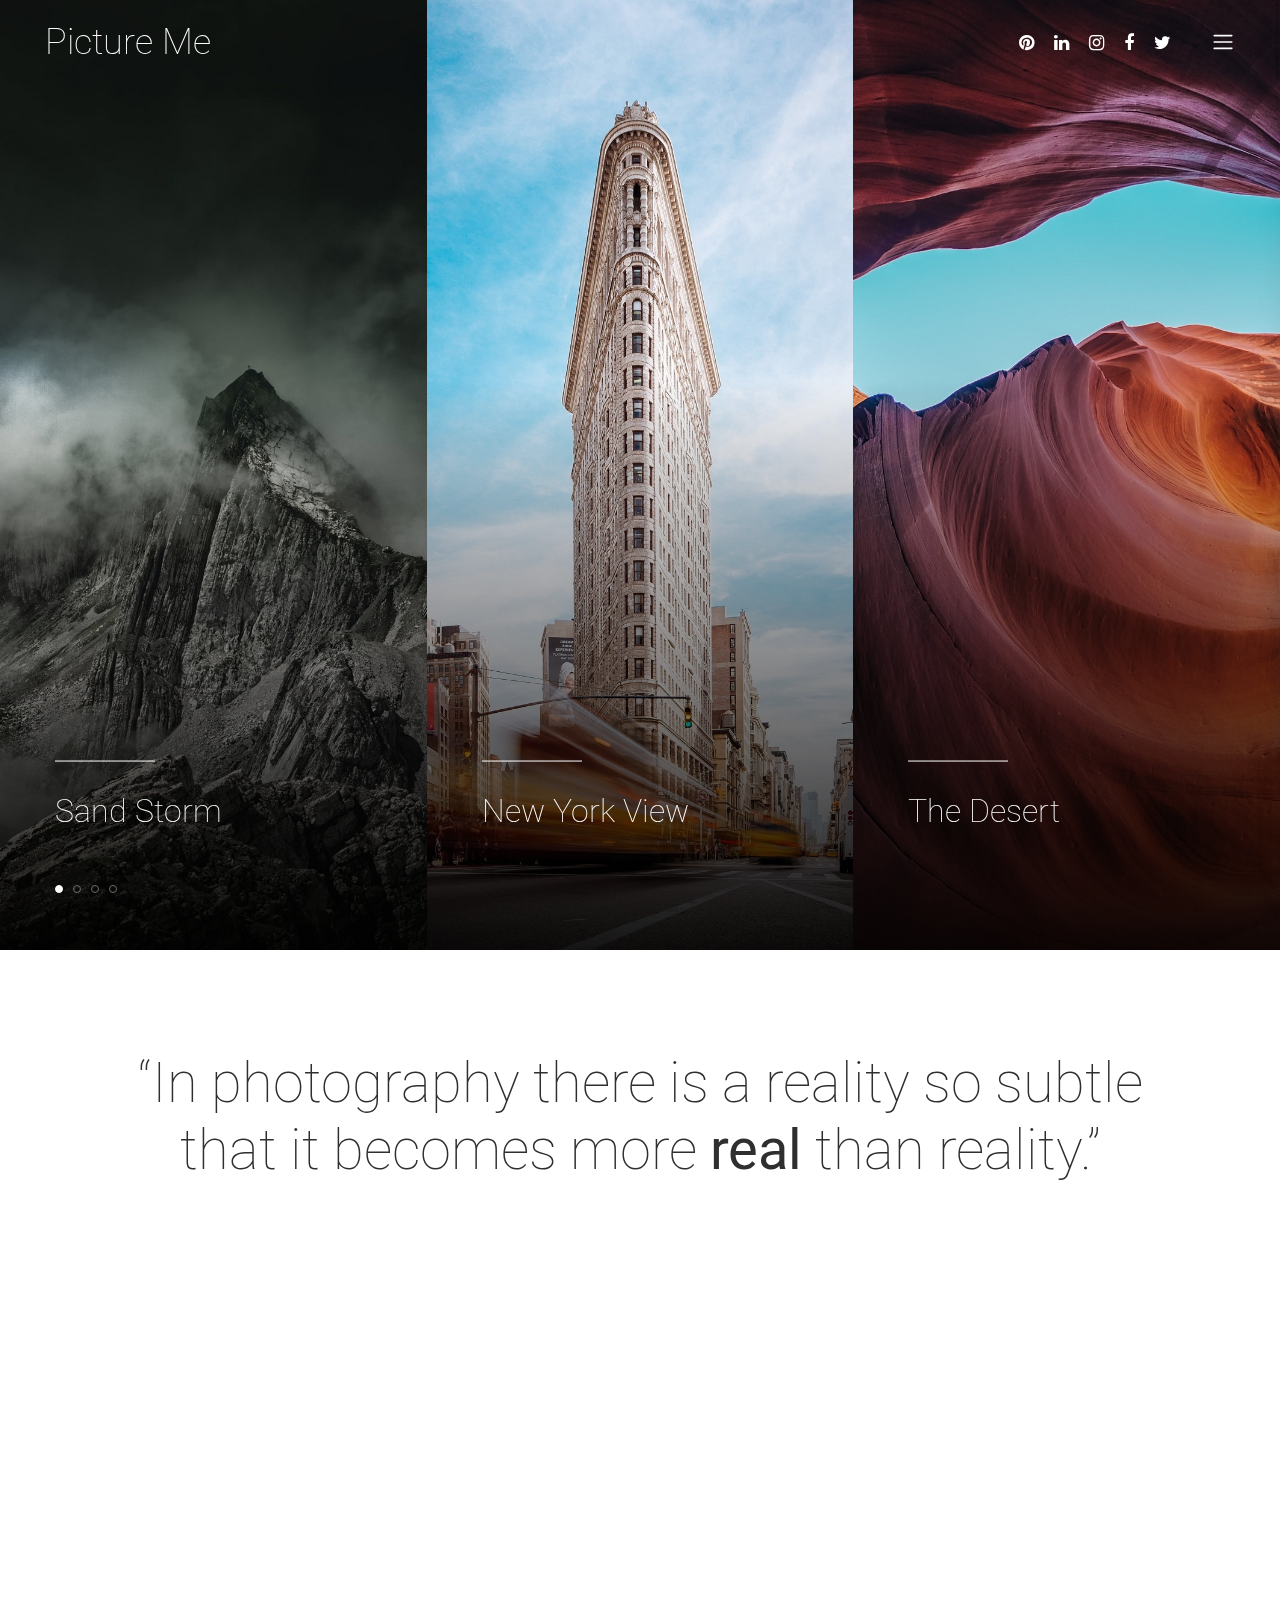
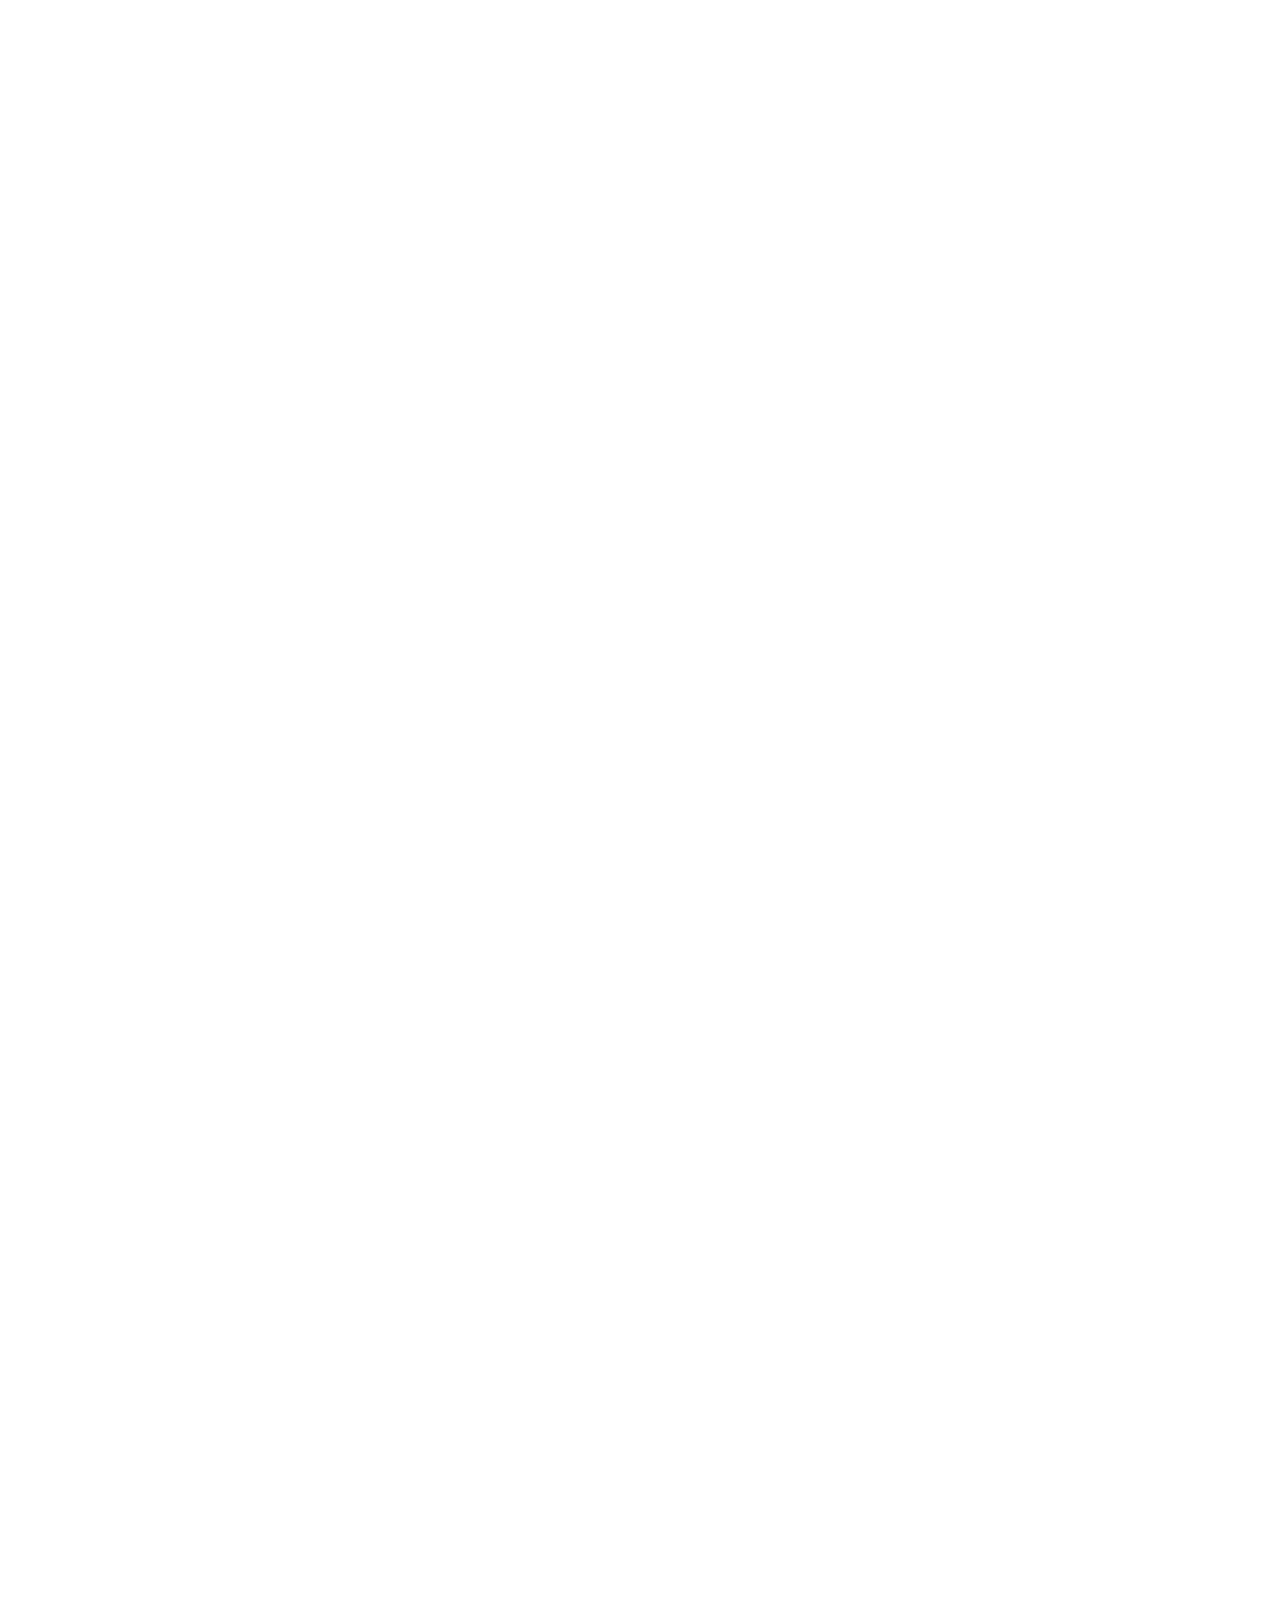
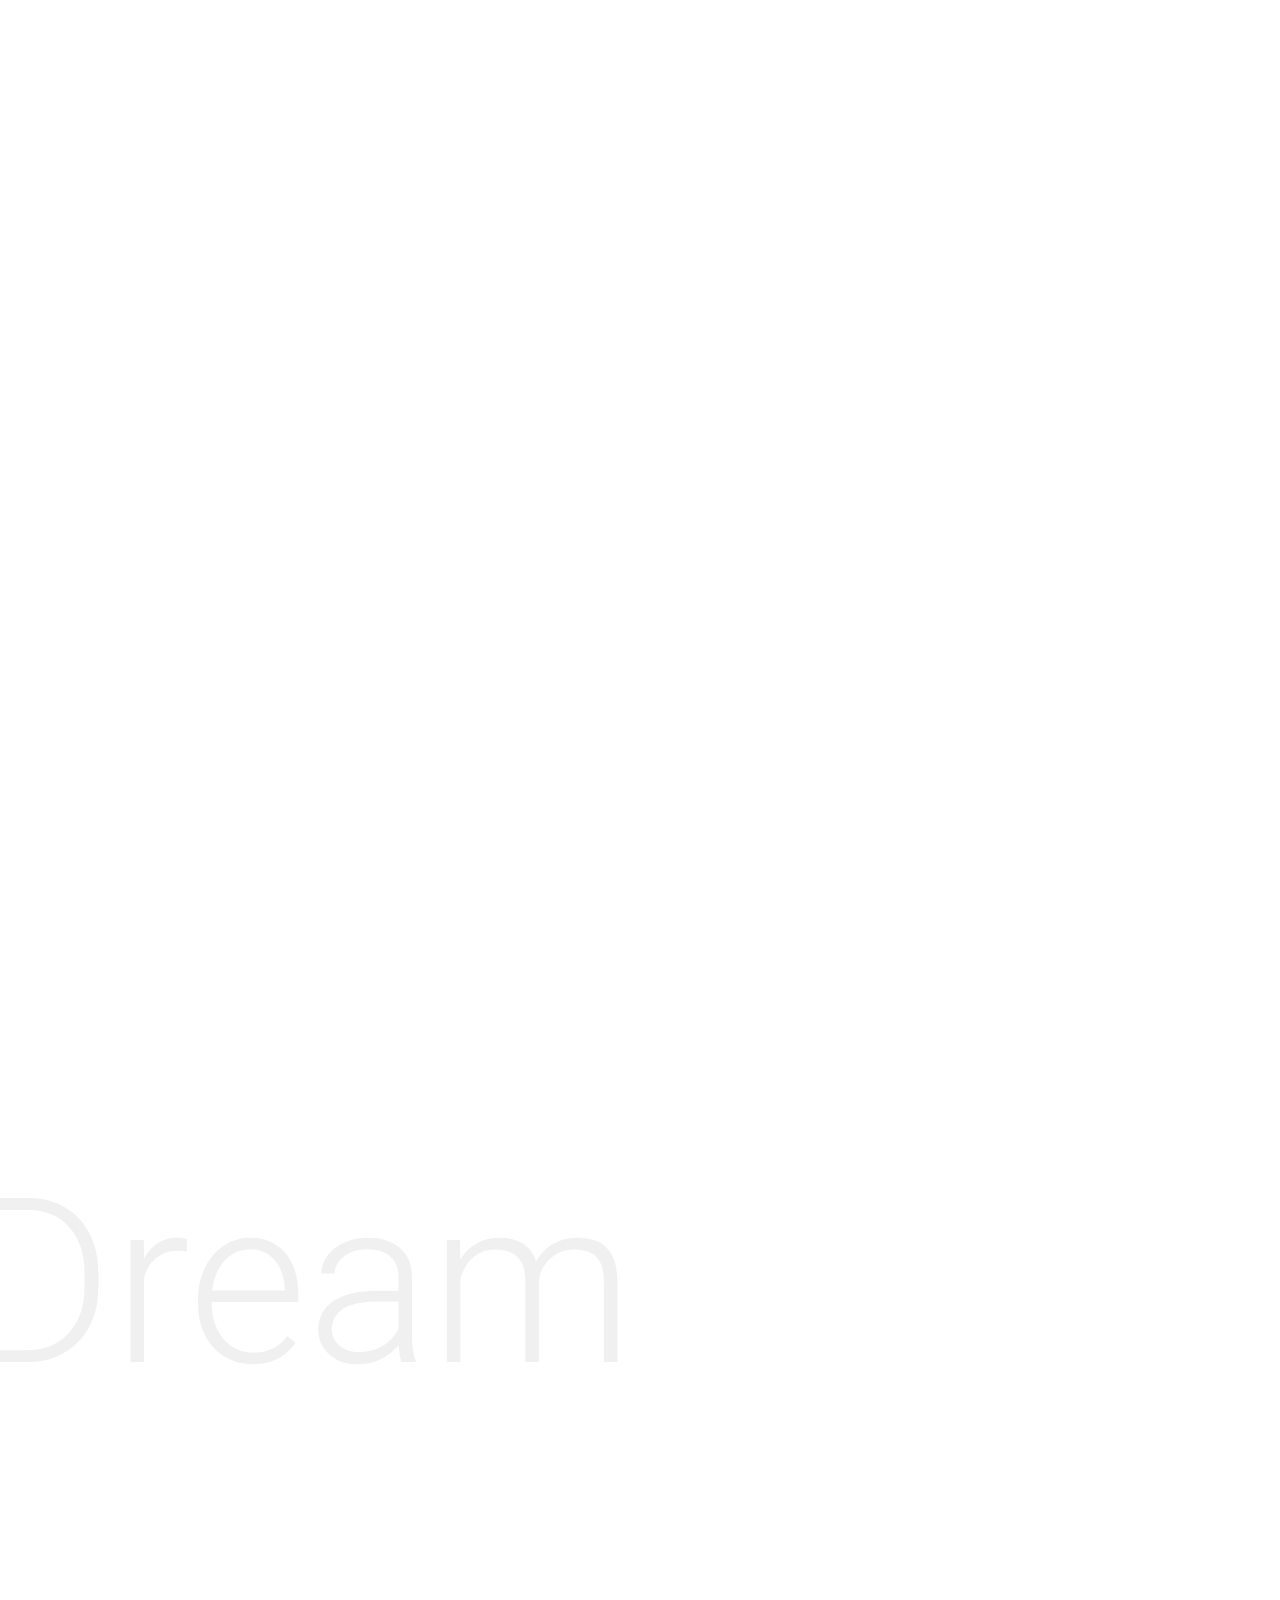
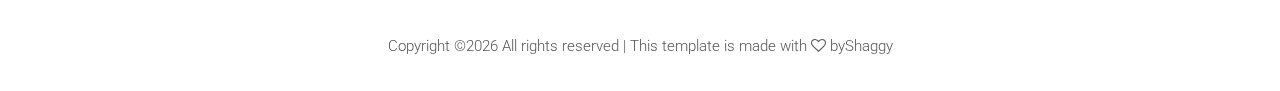
==== commit f12fd7ad: "updated" ====
--- a/index.html
+++ b/index.html
@@ -9,7 +9,7 @@
     <!-- The above 4 meta tags *must* come first in the head; any other head content must come *after* these tags -->
 
     <!-- Title  -->
-    <title>Picture Me - Photography Template</title>
+    <title>Picture Me </title>
 
     <!-- Favicon  -->
     <link rel="icon" href="img/core-img/favicon.ico">
--- a/style.css
+++ b/style.css
@@ -1,6 +1,6 @@
 /* [ -- Master Stylesheet -- ] */
 /* ----------------------------------------------------------
-:: Template Name: Picture Me - Photography Template
+:: Template Name: Picture Me 
 :: Author: Colorlib
 :: Author URL: https://colorlib.com
 :: Version: 1.0
